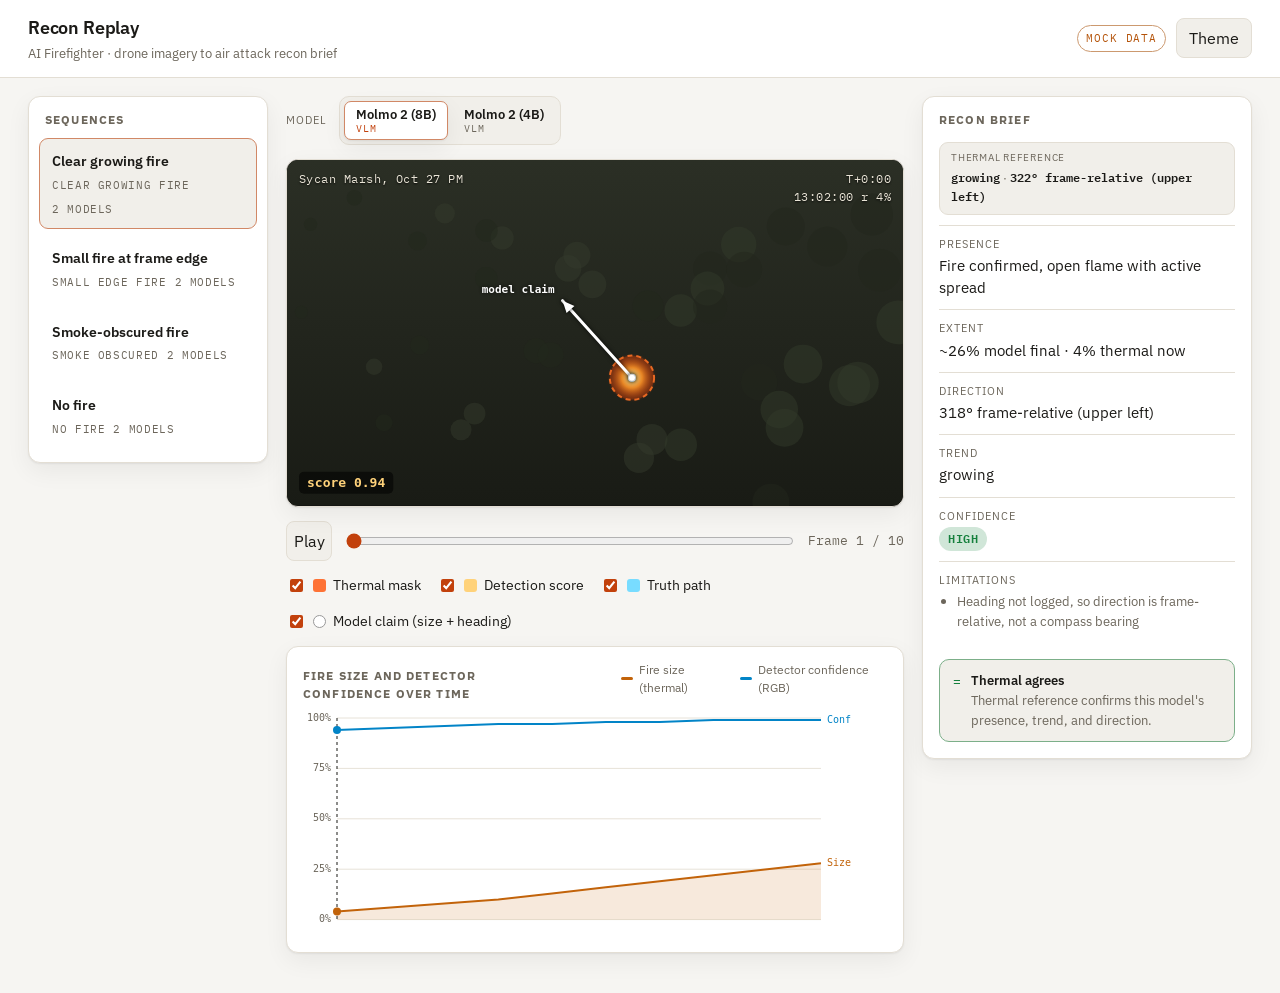
==== webapp/index.html @ 12f2cc36 "Add replay console demo (front end, mock data) Static HTML/JS replay console for the recon demo. Rea" ====
<!doctype html>
<html lang="en">
<head>
<meta charset="utf-8">
<meta name="viewport" content="width=device-width, initial-scale=1, viewport-fit=cover">
<title>Recon Replay</title>
<link rel="preconnect" href="https://fonts.googleapis.com">
<link rel="preconnect" href="https://fonts.gstatic.com" crossorigin>
<link rel="stylesheet" href="https://fonts.googleapis.com/css2?family=IBM+Plex+Mono:wght@400;600;700&family=IBM+Plex+Sans:wght@400;500;600&display=swap">
<link rel="stylesheet" href="styles.css">
</head>
<body>
<header class="app-header">
  <div class="brand">
    <h1>Recon Replay</h1>
    <span class="sub">AI Firefighter &middot; drone imagery to air attack recon brief</span>
  </div>
  <div class="header-right">
    <span class="badge mock">Mock data</span>
    <button id="theme" type="button">Theme</button>
  </div>
</header>

<main class="layout">
  <aside class="panel picker">
    <h2>Sequences</h2>
    <ul id="seq-list" class="seq-list"></ul>
  </aside>

  <section class="stage">
    <div class="modelbar">
      <span class="modelbar-label">Model</span>
      <div class="seg" id="model-seg" role="group" aria-label="Brief model"></div>
    </div>
    <div class="viewer">
      <canvas id="frame"></canvas>
      <div class="stamp" id="stamp-l"></div>
      <div class="stamp right mono" id="stamp-r"></div>
    </div>

    <div class="transport">
      <button id="play" class="play" type="button">Play</button>
      <input id="scrub" type="range" min="0" max="0" value="0" step="1" aria-label="Timeline scrubber">
      <span id="counter" class="counter">Frame 1 / 1</span>
    </div>

    <div class="toggles">
      <label><input id="tg-mask" type="checkbox" checked><span class="swatch" style="background:rgba(255,90,20,.85)"></span>Thermal mask</label>
      <label><input id="tg-score" type="checkbox" checked><span class="swatch" style="background:#ffd27a"></span>Detection score</label>
      <label><input id="tg-track" type="checkbox" checked><span class="swatch" style="background:#78dcff"></span>Truth path</label>
      <label><input id="tg-heading" type="checkbox" checked><span class="swatch" style="background:#ffffff;border:1px solid #999;border-radius:50%"></span>Model claim (size + heading)</label>
    </div>

    <div class="chartwrap">
      <div class="chart-head">
        <h3>Fire size and detector confidence over time</h3>
        <div class="legend">
          <span><i style="background:var(--series-area)"></i>Fire size (thermal)</span>
          <span><i style="background:var(--series-score)"></i>Detector confidence (RGB)</span>
        </div>
      </div>
      <div class="chartbox" id="chartbox">
        <canvas id="chart"></canvas>
        <div class="chart-tip mono" id="chart-tip" hidden></div>
      </div>
    </div>
  </section>

  <aside class="panel brief">
    <h2>Recon brief</h2>
    <div class="brief-body">
      <div id="brief-single">
      <div class="ref-line" id="ref-line"></div>
      <div class="field" id="f-presence"><div class="k">Presence</div><div class="v"></div></div>
      <div class="field" id="f-extent"><div class="k">Extent</div><div class="v"></div></div>
      <div class="field" id="f-direction"><div class="k">Direction</div><div class="v"></div></div>
      <div class="field" id="f-trend"><div class="k">Trend</div><div class="v"></div></div>
      <div class="field" id="f-confidence"><div class="k">Confidence</div><div class="v"></div></div>
      <div class="field" id="f-limits"><div class="k">Limitations</div><div class="v"></div></div>
      </div>
      <div id="brief-compare" hidden></div>
    </div>
    <div class="thermal-badge" id="badge"></div>
  </aside>
</main>

<script src="data.js"></script>
<script src="app.js"></script>
</body>
</html>
---- webapp/styles.css ----
/* Layout: three columns on desktop (picker | stage | brief), stacked on phone.
   Dark-aware operational console. Chart series and frame imagery use their own
   fixed palettes; everything else is driven by the tokens below. */
:root {
  --bg: #f6f5f2;
  --surface: #ffffff;
  --surface-2: #f1efea;
  --border: #e3ded4;
  --fg: #1b1a17;
  --muted: #6c665b;
  --accent: #c2410c;
  --accent-ink: #ffffff;
  --good: #15803d;
  --warn: #b45309;
  --bad: #b91c1c;
  --series-area: #c2630a;
  --series-score: #0284c7;
  --grid: #e7e2d8;
  --shadow: 0 1px 2px rgba(20, 18, 12, .06), 0 8px 24px rgba(20, 18, 12, .06);
  --font-ui: "IBM Plex Sans", system-ui, -apple-system, Segoe UI, Roboto, sans-serif;
  --font-mono: "IBM Plex Mono", ui-monospace, SFMono-Regular, Menlo, monospace;
}
@media (prefers-color-scheme: dark) {
  :root:not([data-theme="light"]) {
    --bg: #141311;
    --surface: #1c1b18;
    --surface-2: #232019;
    --border: #353027;
    --fg: #f3efe7;
    --muted: #a69e8f;
    --accent: #f59e0b;
    --accent-ink: #1b1403;
    --good: #4ade80;
    --warn: #fbbf24;
    --bad: #f87171;
    --series-area: #d97706;
    --series-score: #2596d4;
    --grid: #2c281f;
    --shadow: 0 1px 2px rgba(0, 0, 0, .4), 0 10px 30px rgba(0, 0, 0, .35);
    color-scheme: dark;
  }
}
:root[data-theme="dark"] {
  --bg: #141311;
  --surface: #1c1b18;
  --surface-2: #232019;
  --border: #353027;
  --fg: #f3efe7;
  --muted: #a69e8f;
  --accent: #f59e0b;
  --accent-ink: #1b1403;
  --good: #4ade80;
  --warn: #fbbf24;
  --bad: #f87171;
  --series-area: #d97706;
  --series-score: #2596d4;
  --grid: #2c281f;
  --shadow: 0 1px 2px rgba(0, 0, 0, .4), 0 10px 30px rgba(0, 0, 0, .35);
  color-scheme: dark;
}

* { box-sizing: border-box; }
body {
  margin: 0;
  background: var(--bg);
  color: var(--fg);
  font-family: var(--font-ui);
  line-height: 1.5;
  -webkit-font-smoothing: antialiased;
}
h1, h2, h3 { text-wrap: balance; margin: 0; }
.mono { font-family: var(--font-mono); font-variant-numeric: tabular-nums; }

.app-header {
  display: flex;
  align-items: center;
  justify-content: space-between;
  gap: 16px;
  flex-wrap: wrap;
  padding: 14px clamp(16px, 4vw, 28px);
  border-bottom: 1px solid var(--border);
  background: var(--surface);
}
.brand { display: flex; flex-direction: column; gap: 2px; }
.brand h1 { font-size: 1.15rem; font-weight: 600; letter-spacing: -.01em; }
.brand .sub { color: var(--muted); font-size: .8rem; }
.header-right { display: flex; align-items: center; gap: 10px; }

.badge {
  font-family: var(--font-mono);
  font-size: .68rem;
  text-transform: uppercase;
  letter-spacing: .08em;
  padding: 4px 8px;
  border-radius: 999px;
  border: 1px solid var(--border);
  color: var(--muted);
}
.badge.mock { border-color: color-mix(in srgb, var(--warn) 50%, var(--border)); color: var(--warn); }

button {
  font: inherit;
  color: var(--fg);
  background: var(--surface-2);
  border: 1px solid var(--border);
  border-radius: 8px;
  padding: 7px 12px;
  cursor: pointer;
}
button:hover { border-color: color-mix(in srgb, var(--accent) 40%, var(--border)); }
button:focus-visible { outline: 2px solid var(--accent); outline-offset: 2px; }

.layout {
  display: grid;
  grid-template-columns: 240px minmax(0, 1fr) 330px;
  gap: 18px;
  align-items: start;
  padding: 18px clamp(16px, 4vw, 28px) 40px;
  max-width: 1320px;
  margin: 0 auto;
}
.panel {
  background: var(--surface);
  border: 1px solid var(--border);
  border-radius: 12px;
  box-shadow: var(--shadow);
}
.panel h2 {
  font-size: .72rem;
  text-transform: uppercase;
  letter-spacing: .1em;
  color: var(--muted);
  padding: 14px 16px 10px;
}

/* Sequence picker */
.seq-list { list-style: none; margin: 0; padding: 0 10px 12px; display: flex; flex-direction: column; gap: 6px; }
.seq-item {
  display: flex;
  flex-direction: column;
  gap: 6px;
  width: 100%;
  text-align: left;
  padding: 11px 12px;
  border-radius: 9px;
  background: transparent;
  border: 1px solid transparent;
}
.seq-item:hover { background: var(--surface-2); }
.seq-item[aria-current="true"] {
  background: var(--surface-2);
  border-color: color-mix(in srgb, var(--accent) 55%, var(--border));
}
.seq-item .name { font-weight: 600; font-size: .9rem; }
.seq-item .meta { display: flex; align-items: center; gap: 8px; flex-wrap: wrap; }
.dot { width: 8px; height: 8px; border-radius: 50%; flex: none; }
.dot.ok { background: var(--good); }
.dot.warn { background: var(--warn); }
.dot.bad { background: var(--bad); }
.seq-item .tag { font-family: var(--font-mono); font-size: .66rem; color: var(--muted); text-transform: uppercase; letter-spacing: .06em; }

/* Stage */
.stage { display: flex; flex-direction: column; gap: 14px; min-width: 0; }
.viewer {
  position: relative;
  aspect-ratio: 16 / 9;
  width: 100%;
  background: #0c0d10;
  border: 1px solid var(--border);
  border-radius: 12px;
  overflow: hidden;
  box-shadow: var(--shadow);
}
.viewer canvas { position: absolute; inset: 0; width: 100%; height: 100%; display: block; }
.stamp {
  position: absolute;
  top: 10px; left: 12px;
  font-family: var(--font-mono);
  font-size: .72rem;
  color: #e9e4d6;
  text-shadow: 0 1px 2px rgba(0,0,0,.8);
  letter-spacing: .04em;
}
.stamp.right { left: auto; right: 12px; text-align: right; }

.transport { display: flex; align-items: center; gap: 12px; }
.transport .play { width: 46px; display: flex; align-items: center; justify-content: center; }
input[type="range"] { flex: 1; accent-color: var(--accent); cursor: pointer; }
.counter { font-family: var(--font-mono); font-size: .8rem; color: var(--muted); white-space: nowrap; }

.toggles { display: flex; gap: 16px; flex-wrap: wrap; font-size: .85rem; }
.toggles label { display: inline-flex; align-items: center; gap: 7px; cursor: pointer; }
.toggles input { accent-color: var(--accent); }
.swatch { width: 13px; height: 13px; border-radius: 3px; flex: none; }

/* Model selector */
.modelbar { display: flex; align-items: center; gap: 12px; flex-wrap: wrap; }
.modelbar-label { font-size: .68rem; text-transform: uppercase; letter-spacing: .1em; color: var(--muted); }
.seg { display: inline-flex; gap: 4px; background: var(--surface-2); border: 1px solid var(--border); border-radius: 10px; padding: 4px; flex-wrap: wrap; }
.seg-btn { display: flex; flex-direction: column; align-items: flex-start; gap: 1px; background: transparent; border: 1px solid transparent; border-radius: 7px; padding: 5px 11px; font-size: .84rem; font-weight: 600; line-height: 1.15; }
.seg-btn .fam { font-family: var(--font-mono); font-size: .6rem; font-weight: 400; color: var(--muted); text-transform: uppercase; letter-spacing: .06em; }
.seg-btn[aria-pressed="true"] { background: var(--surface); border-color: color-mix(in srgb, var(--accent) 55%, var(--border)); box-shadow: var(--shadow); }
.seg-btn[aria-pressed="true"] .fam { color: var(--accent); }

.chartwrap { background: var(--surface); border: 1px solid var(--border); border-radius: 12px; padding: 14px 16px 10px; box-shadow: var(--shadow); min-width: 0; }
.chart-head { display: flex; align-items: baseline; justify-content: space-between; gap: 10px; margin-bottom: 6px; }
.chart-head h3 { font-size: .72rem; text-transform: uppercase; letter-spacing: .1em; color: var(--muted); }
.legend { display: flex; gap: 14px; font-size: .76rem; color: var(--muted); }
.legend span { display: inline-flex; align-items: center; gap: 6px; }
.legend i { width: 14px; height: 3px; border-radius: 2px; display: inline-block; }
.chartbox { position: relative; width: 100%; aspect-ratio: 5 / 2; }
.chartbox canvas { position: absolute; inset: 0; width: 100%; height: 100%; }
.chart-tip {
  position: absolute; pointer-events: none; z-index: 2;
  background: var(--surface); border: 1px solid var(--border); border-radius: 7px;
  padding: 6px 8px; font-family: var(--font-mono); font-size: .7rem; box-shadow: var(--shadow);
  transform: translate(-50%, -115%); white-space: nowrap;
}

/* Brief */
.brief .brief-body { padding: 4px 16px 16px; display: flex; flex-direction: column; gap: 2px; }
.field { padding: 10px 0; border-top: 1px solid var(--border); }
.field:first-child { border-top: none; }
.field .k { font-size: .68rem; text-transform: uppercase; letter-spacing: .09em; color: var(--muted); margin-bottom: 3px; }
.field .v { font-size: .92rem; }
.field.pending .v { color: var(--muted); font-style: italic; }
.pill {
  display: inline-flex; align-items: center; gap: 6px;
  font-family: var(--font-mono); font-size: .74rem; font-weight: 600;
  padding: 3px 9px; border-radius: 999px; text-transform: uppercase; letter-spacing: .05em;
}
.pill.high { background: color-mix(in srgb, var(--good) 20%, transparent); color: var(--good); }
.pill.medium { background: color-mix(in srgb, var(--warn) 22%, transparent); color: var(--warn); }
.pill.low { background: color-mix(in srgb, var(--bad) 20%, transparent); color: var(--bad); }
.pill.na { background: var(--surface-2); color: var(--muted); }
.limits { margin: 0; padding-left: 18px; font-size: .84rem; color: var(--muted); display: flex; flex-direction: column; gap: 4px; }

/* Thermal reference line (always shown), plus compare list */
.ref-line, .cmp-ref {
  font-size: .78rem; color: var(--muted);
  padding: 8px 11px; margin-bottom: 10px;
  background: var(--surface-2); border: 1px solid var(--border); border-radius: 9px;
  min-width: 0;
}
.ref-line .lbl, .cmp-ref .lbl { display: block; text-transform: uppercase; letter-spacing: .08em; font-size: .6rem; margin-bottom: 3px; }
.ref-line b, .cmp-ref b { color: var(--fg); font-family: var(--font-mono); font-weight: 600; }

.cmp-list { list-style: none; margin: 0; padding: 0; display: flex; flex-direction: column; }
.cmp-row { padding: 11px 0; border-top: 1px solid var(--border); min-width: 0; }
.cmp-row:first-child { border-top: none; }
.cmp-top { display: flex; align-items: center; justify-content: space-between; gap: 10px; }
.cmp-name { font-weight: 600; font-size: .9rem; }
.cmp-fam { font-family: var(--font-mono); font-size: .58rem; color: var(--muted); text-transform: uppercase; letter-spacing: .05em; }
.cmp-vals { margin-top: 5px; font-family: var(--font-mono); font-size: .78rem; color: var(--fg); overflow-wrap: anywhere; }
.cmp-vals .mut { color: var(--muted); }
.match { display: inline-block; font-family: var(--font-mono); font-weight: 600; font-size: .72rem; padding: 2px 8px; border-radius: 999px; flex: none; }
.match.ok { background: color-mix(in srgb, var(--good) 20%, transparent); color: var(--good); }
.match.bad { background: color-mix(in srgb, var(--bad) 22%, transparent); color: var(--bad); }
.match.ref { background: var(--surface-2); color: var(--muted); border: 1px solid var(--border); }

.thermal-badge {
  margin: 2px 16px 16px;
  display: flex; align-items: flex-start; gap: 10px;
  padding: 11px 13px; border-radius: 10px;
  border: 1px solid var(--border); background: var(--surface-2);
  font-size: .82rem;
}
.thermal-badge .icon { font-family: var(--font-mono); font-weight: 700; flex: none; margin-top: 1px; }
.thermal-badge.agree { border-color: color-mix(in srgb, var(--good) 50%, var(--border)); }
.thermal-badge.agree .icon { color: var(--good); }
.thermal-badge.disagree { border-color: color-mix(in srgb, var(--bad) 50%, var(--border)); }
.thermal-badge.disagree .icon { color: var(--bad); }
.thermal-badge .t-title { font-weight: 600; }
.thermal-badge .t-note { color: var(--muted); }

@media (max-width: 920px) {
  .layout { grid-template-columns: 1fr; }
  .panel.picker { order: -1; }
  .seq-list { flex-direction: row; overflow-x: auto; padding-bottom: 14px; }
  .seq-item { min-width: 210px; }
}
@media (prefers-reduced-motion: reduce) {
  * { scroll-behavior: auto; }
}
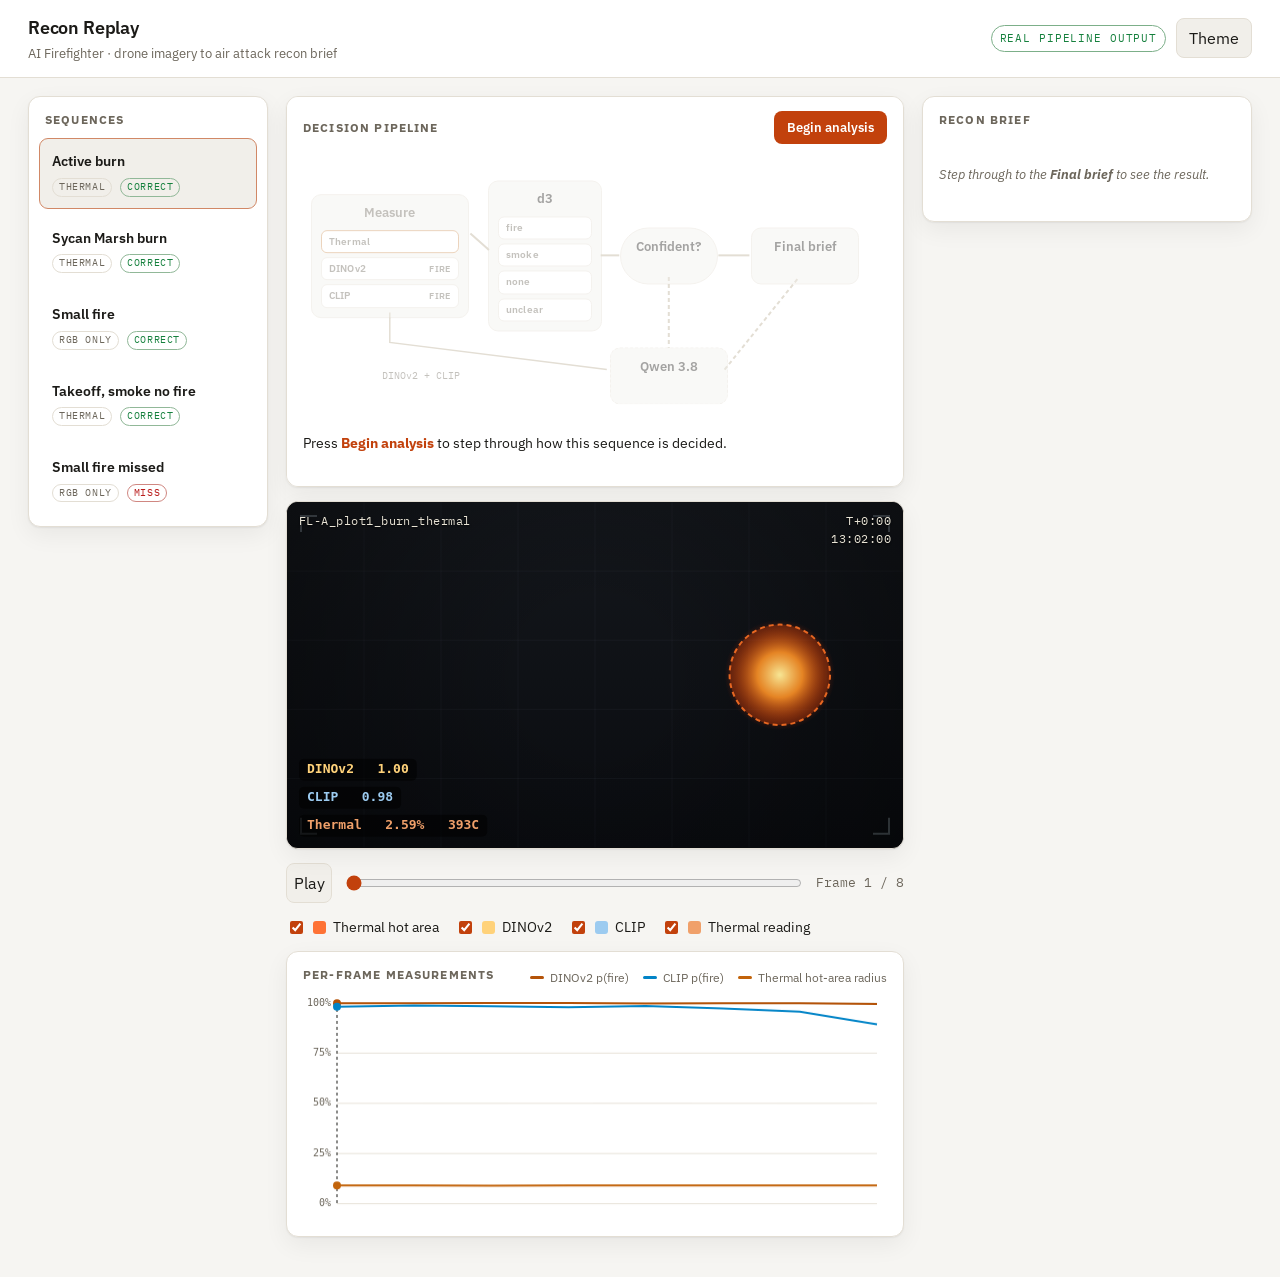
==== commit bcb8898f: "Add the replay console demo A static front end under webapp/ that replays saved pipeline output for " ====
--- a/webapp/index.html
+++ b/webapp/index.html
@@ -16,7 +16,7 @@
     <span class="sub">AI Firefighter &middot; drone imagery to air attack recon brief</span>
   </div>
   <div class="header-right">
-    <span class="badge mock">Mock data</span>
+    <span class="badge real">Real pipeline output</span>
     <button id="theme" type="button">Theme</button>
   </div>
 </header>
@@ -28,10 +28,55 @@
   </aside>
 
   <section class="stage">
-    <div class="modelbar">
-      <span class="modelbar-label">Model</span>
-      <div class="seg" id="model-seg" role="group" aria-label="Brief model"></div>
+    <div class="flow" id="flow">
+      <div class="flow-head">
+        <h3>Decision pipeline</h3>
+        <div class="flow-ctrl">
+          <button id="flow-begin" type="button">Begin analysis</button>
+          <button id="flow-next" type="button" hidden>Next step</button>
+          <button id="flow-reset" type="button" hidden>Reset</button>
+        </div>
+      </div>
+      <div class="flow-diagram" id="flow-diagram">
+        <svg class="flow-lines" viewBox="0 0 100 100" preserveAspectRatio="none" aria-hidden="true">
+          <!-- decision path: thermal informs d3; d3 to gate; gate to final (direct or down to Qwen) -->
+          <path class="ln" id="ln-therm-d3" d="M27,30 L30,36" vector-effect="non-scaling-stroke"/>
+          <path class="ln" id="ln-d3-gate" d="M48,38 L51,38" vector-effect="non-scaling-stroke"/>
+          <path class="ln" id="ln-gate-final" d="M67,38 L72,38" vector-effect="non-scaling-stroke"/>
+          <path class="ln dot" id="ln-gate-qwen" d="M59,46 L59,72" vector-effect="non-scaling-stroke"/>
+          <path class="ln dot" id="ln-qwen-final" d="M68,80 L80,46" vector-effect="non-scaling-stroke"/>
+          <!-- evidence path: DINOv2 + CLIP feed Qwen, which writes the brief -->
+          <path class="ln soft" id="ln-ev-qwen" d="M14,59 L14,70 L49,80" vector-effect="non-scaling-stroke"/>
+        </svg>
+
+        <div class="node measure" id="n-measure">
+          <span class="nt">Measure</span>
+          <div class="readouts">
+            <div class="ro feed"><span class="ro-k">Thermal</span><span class="ro-v therm mono" id="m-therm">&mdash;</span></div>
+            <div class="ro"><span class="ro-k">DINOv2</span><span class="ro-g"><span class="ro-v det mono" id="m-det">&mdash;</span><span class="ro-u">fire</span></span></div>
+            <div class="ro"><span class="ro-k">CLIP</span><span class="ro-g"><span class="ro-v clip mono" id="m-clip">&mdash;</span><span class="ro-u">fire</span></span></div>
+          </div>
+        </div>
+
+        <div class="node d3card" id="n-d3">
+          <span class="nt">d3</span>
+          <div class="readouts">
+            <div class="ro" id="d3row-fire"><span class="ro-k">fire</span><span class="ro-v mono" id="d3-fire">&mdash;</span></div>
+            <div class="ro" id="d3row-smoke_only"><span class="ro-k">smoke</span><span class="ro-v mono" id="d3-smoke">&mdash;</span></div>
+            <div class="ro" id="d3row-none"><span class="ro-k">none</span><span class="ro-v mono" id="d3-none">&mdash;</span></div>
+            <div class="ro" id="d3row-unclear"><span class="ro-k">unclear</span><span class="ro-v mono" id="d3-unclear">&mdash;</span></div>
+          </div>
+        </div>
+
+        <div class="node gate" id="n-gate"><span class="nt">Confident?</span><span class="nd" id="nd-gate">&middot;</span></div>
+        <div class="node second" id="n-qwen"><span class="nt">Qwen 3.8</span><span class="nd">second opinion</span><span class="node-x">&times;</span></div>
+        <div class="node" id="n-final"><span class="nt">Final brief</span><span class="nd" id="nd-final">&middot;</span></div>
+        <div class="ev-label" id="ev-label">DINOv2 + CLIP</div>
+        <div class="to-brief" id="to-brief">Qwen&rsquo;s brief &rarr;</div>
+      </div>
+      <div class="flow-caption" id="flow-caption">Press <b>Begin analysis</b> to step through how this sequence is decided.</div>
     </div>
+
     <div class="viewer">
       <canvas id="frame"></canvas>
       <div class="stamp" id="stamp-l"></div>
@@ -45,19 +90,16 @@
     </div>
 
     <div class="toggles">
-      <label><input id="tg-mask" type="checkbox" checked><span class="swatch" style="background:rgba(255,90,20,.85)"></span>Thermal mask</label>
-      <label><input id="tg-score" type="checkbox" checked><span class="swatch" style="background:#ffd27a"></span>Detection score</label>
-      <label><input id="tg-track" type="checkbox" checked><span class="swatch" style="background:#78dcff"></span>Truth path</label>
-      <label><input id="tg-heading" type="checkbox" checked><span class="swatch" style="background:#ffffff;border:1px solid #999;border-radius:50%"></span>Model claim (size + heading)</label>
+      <label><input id="tg-mask" type="checkbox" checked><span class="swatch" style="background:rgba(255,90,20,.85)"></span>Thermal hot area</label>
+      <label><input id="tg-score" type="checkbox" checked><span class="swatch" style="background:#ffd27a"></span>DINOv2</label>
+      <label><input id="tg-clip" type="checkbox" checked><span class="swatch" style="background:#9ccbf0"></span>CLIP</label>
+      <label><input id="tg-thermal" type="checkbox" checked><span class="swatch" style="background:#f0a06a"></span>Thermal reading</label>
     </div>
 
     <div class="chartwrap">
       <div class="chart-head">
-        <h3>Fire size and detector confidence over time</h3>
-        <div class="legend">
-          <span><i style="background:var(--series-area)"></i>Fire size (thermal)</span>
-          <span><i style="background:var(--series-score)"></i>Detector confidence (RGB)</span>
-        </div>
+        <h3>Per-frame measurements</h3>
+        <div class="legend" id="chart-legend"></div>
       </div>
       <div class="chartbox" id="chartbox">
         <canvas id="chart"></canvas>
@@ -68,19 +110,7 @@
 
   <aside class="panel brief">
     <h2>Recon brief</h2>
-    <div class="brief-body">
-      <div id="brief-single">
-      <div class="ref-line" id="ref-line"></div>
-      <div class="field" id="f-presence"><div class="k">Presence</div><div class="v"></div></div>
-      <div class="field" id="f-extent"><div class="k">Extent</div><div class="v"></div></div>
-      <div class="field" id="f-direction"><div class="k">Direction</div><div class="v"></div></div>
-      <div class="field" id="f-trend"><div class="k">Trend</div><div class="v"></div></div>
-      <div class="field" id="f-confidence"><div class="k">Confidence</div><div class="v"></div></div>
-      <div class="field" id="f-limits"><div class="k">Limitations</div><div class="v"></div></div>
-      </div>
-      <div id="brief-compare" hidden></div>
-    </div>
-    <div class="thermal-badge" id="badge"></div>
+    <div class="brief-body" id="brief-body"></div>
   </aside>
 </main>
 
--- a/webapp/styles.css
+++ b/webapp/styles.css
@@ -14,7 +14,8 @@
   --warn: #b45309;
   --bad: #b91c1c;
   --series-area: #c2630a;
-  --series-score: #0284c7;
+  --series-score: #b45309;
+  --series-clip: #0284c7;
   --grid: #e7e2d8;
   --shadow: 0 1px 2px rgba(20, 18, 12, .06), 0 8px 24px rgba(20, 18, 12, .06);
   --font-ui: "IBM Plex Sans", system-ui, -apple-system, Segoe UI, Roboto, sans-serif;
@@ -33,8 +34,9 @@
     --good: #4ade80;
     --warn: #fbbf24;
     --bad: #f87171;
-    --series-area: #d97706;
-    --series-score: #2596d4;
+    --series-area: #f0882f;
+    --series-score: #fbbf24;
+    --series-clip: #38bdf8;
     --grid: #2c281f;
     --shadow: 0 1px 2px rgba(0, 0, 0, .4), 0 10px 30px rgba(0, 0, 0, .35);
     color-scheme: dark;
@@ -52,8 +54,9 @@
   --good: #4ade80;
   --warn: #fbbf24;
   --bad: #f87171;
-  --series-area: #d97706;
-  --series-score: #2596d4;
+  --series-area: #f0882f;
+  --series-score: #fbbf24;
+  --series-clip: #38bdf8;
   --grid: #2c281f;
   --shadow: 0 1px 2px rgba(0, 0, 0, .4), 0 10px 30px rgba(0, 0, 0, .35);
   color-scheme: dark;
@@ -97,6 +100,7 @@
   color: var(--muted);
 }
 .badge.mock { border-color: color-mix(in srgb, var(--warn) 50%, var(--border)); color: var(--warn); }
+.badge.real { border-color: color-mix(in srgb, var(--good) 50%, var(--border)); color: var(--good); }
 
 button {
   font: inherit;
@@ -157,7 +161,9 @@
 .dot.ok { background: var(--good); }
 .dot.warn { background: var(--warn); }
 .dot.bad { background: var(--bad); }
-.seq-item .tag { font-family: var(--font-mono); font-size: .66rem; color: var(--muted); text-transform: uppercase; letter-spacing: .06em; }
+.seq-item .tag { font-family: var(--font-mono); font-size: .62rem; color: var(--muted); text-transform: uppercase; letter-spacing: .06em; padding: 1px 6px; border-radius: 999px; border: 1px solid var(--border); }
+.seq-item .tag.ok { color: var(--good); border-color: color-mix(in srgb, var(--good) 40%, var(--border)); }
+.seq-item .tag.miss { color: var(--bad); border-color: color-mix(in srgb, var(--bad) 45%, var(--border)); }
 
 /* Stage */
 .stage { display: flex; flex-direction: column; gap: 14px; min-width: 0; }
@@ -193,14 +199,72 @@
 .toggles input { accent-color: var(--accent); }
 .swatch { width: 13px; height: 13px; border-radius: 3px; flex: none; }
 
-/* Model selector */
-.modelbar { display: flex; align-items: center; gap: 12px; flex-wrap: wrap; }
-.modelbar-label { font-size: .68rem; text-transform: uppercase; letter-spacing: .1em; color: var(--muted); }
-.seg { display: inline-flex; gap: 4px; background: var(--surface-2); border: 1px solid var(--border); border-radius: 10px; padding: 4px; flex-wrap: wrap; }
-.seg-btn { display: flex; flex-direction: column; align-items: flex-start; gap: 1px; background: transparent; border: 1px solid transparent; border-radius: 7px; padding: 5px 11px; font-size: .84rem; font-weight: 600; line-height: 1.15; }
-.seg-btn .fam { font-family: var(--font-mono); font-size: .6rem; font-weight: 400; color: var(--muted); text-transform: uppercase; letter-spacing: .06em; }
-.seg-btn[aria-pressed="true"] { background: var(--surface); border-color: color-mix(in srgb, var(--accent) 55%, var(--border)); box-shadow: var(--shadow); }
-.seg-btn[aria-pressed="true"] .fam { color: var(--accent); }
+/* Decision pipeline (interactive) */
+.flow { background: var(--surface); border: 1px solid var(--border); border-radius: 12px; padding: 14px 16px 16px; box-shadow: var(--shadow); overflow-x: auto; }
+.flow-head { display: flex; align-items: center; justify-content: space-between; gap: 10px; margin-bottom: 8px; }
+.flow-head h3 { font-size: .72rem; text-transform: uppercase; letter-spacing: .1em; color: var(--muted); }
+.flow-ctrl { display: flex; gap: 8px; }
+.flow-ctrl button { padding: 6px 12px; font-size: .82rem; }
+#flow-begin, #flow-next { background: var(--accent); color: var(--accent-ink); border-color: transparent; font-weight: 600; }
+#flow-begin:hover, #flow-next:hover { filter: brightness(1.06); border-color: transparent; }
+
+.flow-diagram { position: relative; width: 100%; min-width: 620px; height: 272px; }
+.flow-lines { position: absolute; inset: 0; width: 100%; height: 100%; }
+.flow-lines .ln { fill: none; stroke: var(--border); stroke-width: 2; transition: stroke .25s; }
+.flow-lines .ln.dot { stroke-dasharray: 4 3; }
+.flow-lines .ln.on { stroke: var(--accent); }
+.flow-lines .ln.soft { stroke-width: 1.5; stroke: var(--border); }
+.flow-lines .ln.soft.on { stroke: color-mix(in srgb, var(--series-score) 55%, var(--muted)); }
+
+.node {
+  position: absolute; transform: translate(-50%, -50%);
+  width: 120px; padding: 9px 10px; border-radius: 10px;
+  background: var(--surface-2); border: 1px solid var(--border);
+  display: flex; flex-direction: column; gap: 2px; text-align: center;
+  opacity: .4; transition: opacity .25s, border-color .25s, box-shadow .25s;
+}
+.node.lit { opacity: 1; border-color: color-mix(in srgb, var(--accent) 55%, var(--border)); box-shadow: var(--shadow); }
+.node .nt { font-weight: 600; font-size: .82rem; }
+.node .nd { font-family: var(--font-mono); font-size: .64rem; color: var(--muted); opacity: 0; transition: opacity .25s; }
+.node.lit .nd { opacity: 1; }
+.node.gate { width: 108px; border-radius: 999px; }
+.node.second { border-style: dashed; }
+.node.second .node-x { display: none; position: absolute; inset: 0; align-items: center; justify-content: center; font-size: 2.2rem; color: var(--bad); font-weight: 700; }
+.node.second.bypassed { opacity: .55; border-color: var(--border); box-shadow: none; }
+.node.second.bypassed .nd { opacity: 1; }
+.node.second.bypassed .node-x { display: flex; }
+
+/* Measure and d3 are both cards of stacked readouts. Measure shows the three
+   per-frame gauges (thermal feeds d3; DINOv2 + CLIP feed the brief). d3 shows
+   its status probabilities, with the winning status highlighted. */
+.node.measure, .node.d3card { padding: 8px 9px 9px; gap: 5px; }
+.node.measure .nt, .node.d3card .nt { margin-bottom: 2px; }
+.readouts { display: flex; flex-direction: column; gap: 4px; }
+.ro { display: flex; align-items: center; justify-content: space-between; gap: 8px; padding: 3px 7px; border-radius: 6px; background: var(--surface); border: 1px solid var(--border); }
+.ro.feed { border-color: color-mix(in srgb, var(--series-area) 60%, var(--border)); }
+.ro.win { border-color: color-mix(in srgb, var(--accent) 60%, var(--border)); background: color-mix(in srgb, var(--accent) 12%, var(--surface)); }
+.ro-k { font-size: .64rem; font-weight: 600; color: var(--muted); letter-spacing: .02em; }
+.ro-g { display: inline-flex; align-items: baseline; gap: 5px; }
+.ro-u { font-size: .55rem; font-weight: 600; color: var(--muted); text-transform: uppercase; letter-spacing: .04em; }
+.ro-v { font-size: .66rem; font-weight: 700; display: inline-block; min-width: 2.5em; text-align: right; }
+.ro-v.det { color: var(--series-score); }
+.ro-v.clip { color: var(--series-clip); }
+.ro-v.therm { color: var(--series-area); }
+.ro.win .ro-k, .ro.win .ro-v { color: var(--accent); }
+
+.ev-label { position: absolute; left: 19%; top: 82%; transform: translate(-50%, -50%); font-family: var(--font-mono); font-size: .6rem; color: var(--muted); opacity: .4; white-space: nowrap; transition: opacity .25s; }
+.flow-diagram.ev-on .ev-label { opacity: 1; }
+.to-brief { position: absolute; right: 2px; top: 54%; font-family: var(--font-mono); font-size: .62rem; font-weight: 600; color: var(--accent); white-space: nowrap; opacity: 0; transform: translate(6px, -50%); transition: opacity .3s, transform .3s; }
+.flow-diagram.brief-on .to-brief { opacity: 1; transform: translate(0, -50%); }
+
+#n-measure { left: 14%; top: 38%; width: 158px; }
+#n-d3 { left: 39%; top: 38%; width: 114px; }
+#n-gate { left: 59%; top: 38%; width: 98px; }
+#n-final { left: 81%; top: 38%; width: 108px; }
+#n-qwen { left: 59%; top: 82%; width: 118px; }
+
+.flow-caption { margin-top: 10px; font-size: .86rem; color: var(--fg); min-height: 2.6em; line-height: 1.4; }
+.flow-caption b { color: var(--accent); }
 
 .chartwrap { background: var(--surface); border: 1px solid var(--border); border-radius: 12px; padding: 14px 16px 10px; box-shadow: var(--shadow); min-width: 0; }
 .chart-head { display: flex; align-items: baseline; justify-content: space-between; gap: 10px; margin-bottom: 6px; }
@@ -219,6 +283,26 @@
 
 /* Brief */
 .brief .brief-body { padding: 4px 16px 16px; display: flex; flex-direction: column; gap: 2px; }
+.brief-wait { color: var(--muted); font-size: .84rem; font-style: italic; padding: 8px 0; }
+/* Reveal the brief field by field when the walkthrough reaches the Final brief. */
+.brief-body.revealing > * { animation: briefIn .38s ease both; }
+.brief-body.revealing > *:nth-child(1) { animation-delay: .00s; }
+.brief-body.revealing > *:nth-child(2) { animation-delay: .07s; }
+.brief-body.revealing > *:nth-child(3) { animation-delay: .14s; }
+.brief-body.revealing > *:nth-child(4) { animation-delay: .21s; }
+.brief-body.revealing > *:nth-child(5) { animation-delay: .28s; }
+.brief-body.revealing > *:nth-child(6) { animation-delay: .35s; }
+.brief-body.revealing > *:nth-child(7) { animation-delay: .42s; }
+.brief-body.revealing > *:nth-child(8) { animation-delay: .49s; }
+.brief-body.revealing > *:nth-child(n+9) { animation-delay: .56s; }
+#brief-summary::after { content: "\2588"; color: var(--accent); animation: caret 1s step-end infinite; }
+#brief-summary.done::after { content: ""; }
+@keyframes briefIn { from { opacity: 0; transform: translateY(6px); } to { opacity: 1; transform: none; } }
+@keyframes caret { 50% { opacity: 0; } }
+@media (prefers-reduced-motion: reduce) {
+  .brief-body.revealing > * { animation: none; }
+  #brief-summary::after { content: ""; }
+}
 .field { padding: 10px 0; border-top: 1px solid var(--border); }
 .field:first-child { border-top: none; }
 .field .k { font-size: .68rem; text-transform: uppercase; letter-spacing: .09em; color: var(--muted); margin-bottom: 3px; }
@@ -233,45 +317,20 @@
 .pill.medium { background: color-mix(in srgb, var(--warn) 22%, transparent); color: var(--warn); }
 .pill.low { background: color-mix(in srgb, var(--bad) 20%, transparent); color: var(--bad); }
 .pill.na { background: var(--surface-2); color: var(--muted); }
-.limits { margin: 0; padding-left: 18px; font-size: .84rem; color: var(--muted); display: flex; flex-direction: column; gap: 4px; }
-
-/* Thermal reference line (always shown), plus compare list */
-.ref-line, .cmp-ref {
-  font-size: .78rem; color: var(--muted);
-  padding: 8px 11px; margin-bottom: 10px;
-  background: var(--surface-2); border: 1px solid var(--border); border-radius: 9px;
-  min-width: 0;
-}
-.ref-line .lbl, .cmp-ref .lbl { display: block; text-transform: uppercase; letter-spacing: .08em; font-size: .6rem; margin-bottom: 3px; }
-.ref-line b, .cmp-ref b { color: var(--fg); font-family: var(--font-mono); font-weight: 600; }
-
-.cmp-list { list-style: none; margin: 0; padding: 0; display: flex; flex-direction: column; }
-.cmp-row { padding: 11px 0; border-top: 1px solid var(--border); min-width: 0; }
-.cmp-row:first-child { border-top: none; }
-.cmp-top { display: flex; align-items: center; justify-content: space-between; gap: 10px; }
-.cmp-name { font-weight: 600; font-size: .9rem; }
-.cmp-fam { font-family: var(--font-mono); font-size: .58rem; color: var(--muted); text-transform: uppercase; letter-spacing: .05em; }
-.cmp-vals { margin-top: 5px; font-family: var(--font-mono); font-size: .78rem; color: var(--fg); overflow-wrap: anywhere; }
-.cmp-vals .mut { color: var(--muted); }
-.match { display: inline-block; font-family: var(--font-mono); font-weight: 600; font-size: .72rem; padding: 2px 8px; border-radius: 999px; flex: none; }
-.match.ok { background: color-mix(in srgb, var(--good) 20%, transparent); color: var(--good); }
-.match.bad { background: color-mix(in srgb, var(--bad) 22%, transparent); color: var(--bad); }
-.match.ref { background: var(--surface-2); color: var(--muted); border: 1px solid var(--border); }
-
-.thermal-badge {
-  margin: 2px 16px 16px;
-  display: flex; align-items: flex-start; gap: 10px;
-  padding: 11px 13px; border-radius: 10px;
-  border: 1px solid var(--border); background: var(--surface-2);
-  font-size: .82rem;
-}
-.thermal-badge .icon { font-family: var(--font-mono); font-weight: 700; flex: none; margin-top: 1px; }
-.thermal-badge.agree { border-color: color-mix(in srgb, var(--good) 50%, var(--border)); }
-.thermal-badge.agree .icon { color: var(--good); }
-.thermal-badge.disagree { border-color: color-mix(in srgb, var(--bad) 50%, var(--border)); }
-.thermal-badge.disagree .icon { color: var(--bad); }
-.thermal-badge .t-title { font-weight: 600; }
-.thermal-badge .t-note { color: var(--muted); }
+/* Brief verdict + narrative */
+.verdict { display: flex; align-items: center; gap: 10px; flex-wrap: wrap; padding: 4px 0 8px; }
+.presence { font-family: var(--font-mono); font-weight: 700; font-size: .9rem; padding: 4px 11px; border-radius: 8px; text-transform: uppercase; letter-spacing: .03em; }
+.presence.s-fire { background: color-mix(in srgb, var(--bad) 20%, transparent); color: var(--bad); }
+.presence.s-none { background: color-mix(in srgb, var(--good) 20%, transparent); color: var(--good); }
+.presence.s-smoke { background: color-mix(in srgb, var(--warn) 22%, transparent); color: var(--warn); }
+.presence.s-ind { background: var(--surface-2); color: var(--muted); border: 1px solid var(--border); }
+.prov { margin: 0 0 4px; font-size: .7rem; color: var(--muted); line-height: 1.4; }
+.measure { color: var(--muted); font-size: .82rem; }
+.miss-note { color: var(--bad); }
+.brief-list { margin: 4px 0 0; padding-left: 18px; font-size: .84rem; display: flex; flex-direction: column; gap: 4px; }
+.summary { padding: 10px 0 2px; border-top: 1px solid var(--border); }
+.summary .k { font-size: .68rem; text-transform: uppercase; letter-spacing: .09em; color: var(--muted); margin-bottom: 4px; }
+.summary p { margin: 0; font-size: .86rem; }
 
 @media (max-width: 920px) {
   .layout { grid-template-columns: 1fr; }
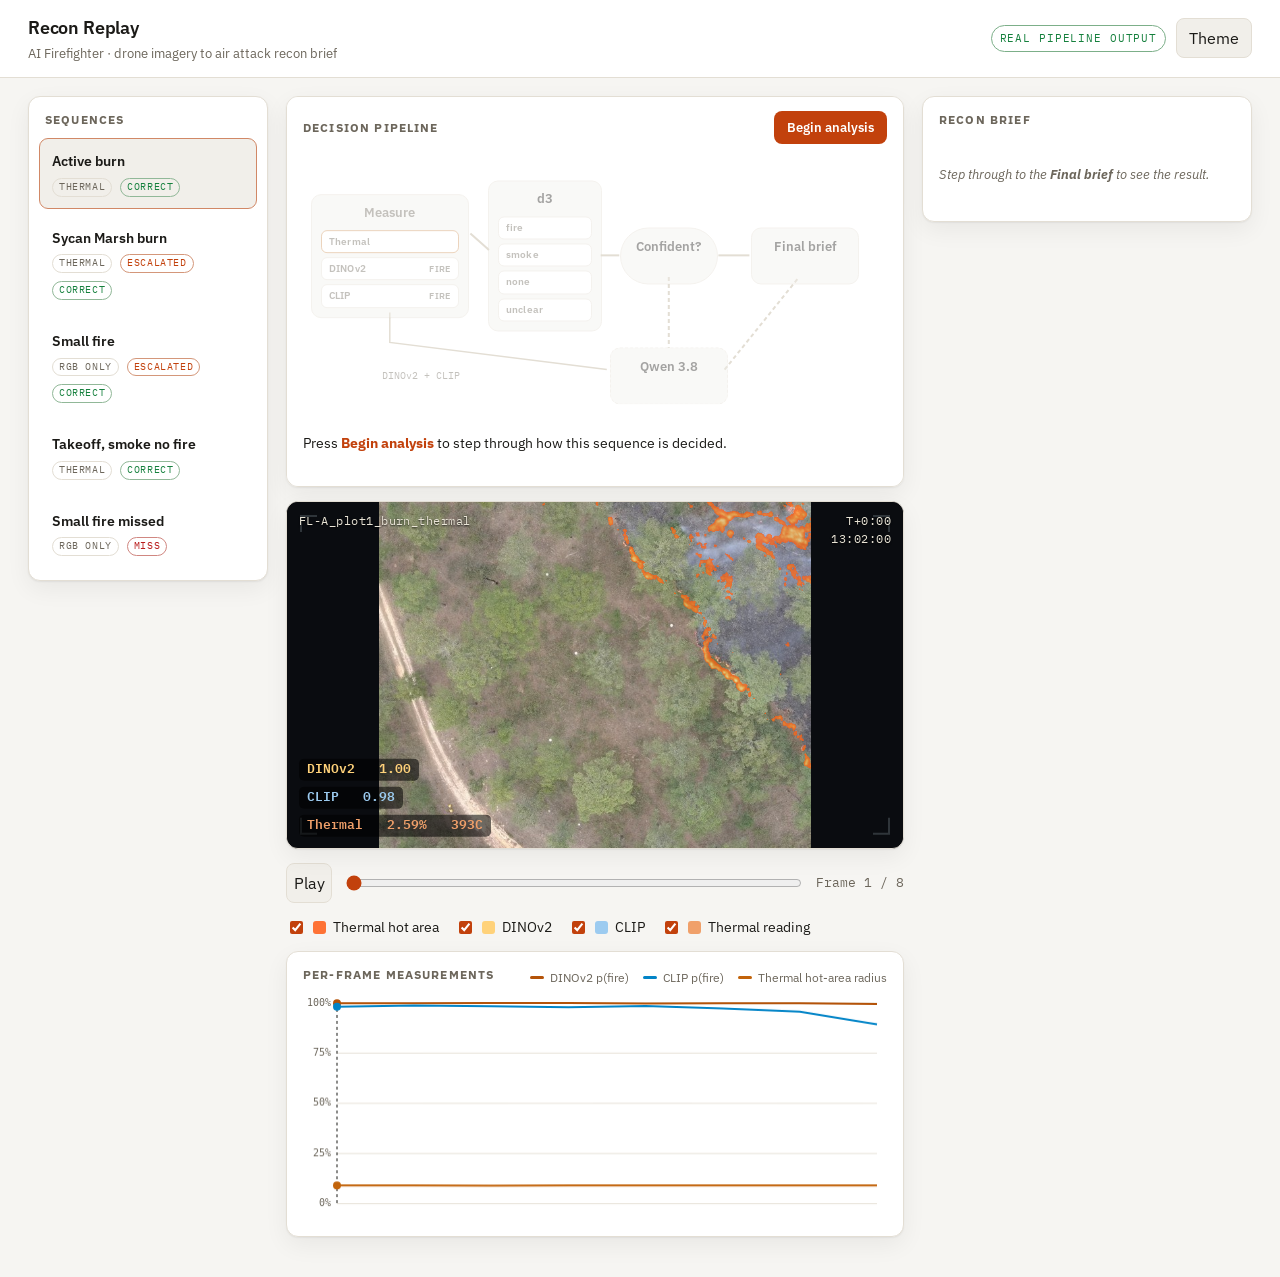
==== commit 3de2abfb: "Show real drone frames and Qwen tool calls in the replay console - Draw the actual RGB drone stills " ====
--- a/webapp/index.html
+++ b/webapp/index.html
@@ -68,13 +68,24 @@
           </div>
         </div>
 
-        <div class="node gate" id="n-gate"><span class="nt">Confident?</span><span class="nd" id="nd-gate">&middot;</span></div>
+        <div class="node gate" id="n-gate">
+          <span class="nt">Confident?</span>
+          <span class="gate-cmp mono"><span id="gate-p">&mdash;</span><span id="gate-op">&ge; 80%</span></span>
+          <span class="nd" id="nd-gate">&middot;</span>
+        </div>
         <div class="node second" id="n-qwen"><span class="nt">Qwen 3.8</span><span class="nd">second opinion</span><span class="node-x">&times;</span></div>
         <div class="node" id="n-final"><span class="nt">Final brief</span><span class="nd" id="nd-final">&middot;</span></div>
         <div class="ev-label" id="ev-label">DINOv2 + CLIP</div>
         <div class="to-brief" id="to-brief">Qwen&rsquo;s brief &rarr;</div>
       </div>
       <div class="flow-caption" id="flow-caption">Press <b>Begin analysis</b> to step through how this sequence is decided.</div>
+      <div class="toolcalls" id="toolcalls" hidden>
+        <div class="tc-head">
+          <span class="tc-title">Qwen&rsquo;s tool calls</span>
+          <span class="tc-note">evidence for the brief</span>
+        </div>
+        <ol class="tc-list mono" id="tc-list"></ol>
+      </div>
     </div>
 
     <div class="viewer">
@@ -115,6 +126,8 @@
 </main>
 
 <script src="data.js"></script>
+<script src="frames/manifest.js"></script>
+<script src="tool_calls.js"></script>
 <script src="app.js"></script>
 </body>
 </html>
--- a/webapp/styles.css
+++ b/webapp/styles.css
@@ -164,6 +164,7 @@
 .seq-item .tag { font-family: var(--font-mono); font-size: .62rem; color: var(--muted); text-transform: uppercase; letter-spacing: .06em; padding: 1px 6px; border-radius: 999px; border: 1px solid var(--border); }
 .seq-item .tag.ok { color: var(--good); border-color: color-mix(in srgb, var(--good) 40%, var(--border)); }
 .seq-item .tag.miss { color: var(--bad); border-color: color-mix(in srgb, var(--bad) 45%, var(--border)); }
+.seq-item .tag.esc { color: var(--accent); border-color: color-mix(in srgb, var(--accent) 45%, var(--border)); }
 
 /* Stage */
 .stage { display: flex; flex-direction: column; gap: 14px; min-width: 0; }
@@ -251,6 +252,20 @@
 .ro-v.clip { color: var(--series-clip); }
 .ro-v.therm { color: var(--series-area); }
 .ro.win .ro-k, .ro.win .ro-v { color: var(--accent); }
+/* Once d3 has answered, fade the statuses it did not pick and lift the winner. */
+.node.d3card.decided .ro { opacity: .34; transition: opacity .3s; }
+.node.d3card.decided .ro.win { opacity: 1; }
+.node.d3card.decided .ro.win .ro-v { font-size: .74rem; }
+
+/* Gate comparison: d3's top prob vs the accept bar, inside the box. */
+.gate-cmp { display: none; gap: 5px; align-items: baseline; justify-content: center;
+  font-family: var(--font-mono); font-weight: 700; font-size: .66rem; margin: 1px 0 1px; }
+.node.gate.lit .gate-cmp, #n-gate.pass .gate-cmp, #n-gate.fail .gate-cmp { display: inline-flex; }
+.gate-cmp #gate-p { font-size: .82rem; }
+.gate-cmp #gate-op { color: var(--muted); }
+#n-gate.pass #gate-p { color: var(--good); }
+#n-gate.fail #gate-p { color: var(--bad); }
+#n-gate.pass, #n-gate.fail { width: auto; min-width: 98px; padding-left: 10px; padding-right: 10px; }
 
 .ev-label { position: absolute; left: 19%; top: 82%; transform: translate(-50%, -50%); font-family: var(--font-mono); font-size: .6rem; color: var(--muted); opacity: .4; white-space: nowrap; transition: opacity .25s; }
 .flow-diagram.ev-on .ev-label { opacity: 1; }
@@ -265,6 +280,23 @@
 
 .flow-caption { margin-top: 10px; font-size: .86rem; color: var(--fg); min-height: 2.6em; line-height: 1.4; }
 .flow-caption b { color: var(--accent); }
+
+/* Qwen's tool-call log, shown on escalated sequences when the Qwen node is reached. */
+.toolcalls { margin-top: 10px; border: 1px solid var(--border); border-radius: 10px; background: var(--surface-2); padding: 10px 12px; }
+.tc-head { display: flex; align-items: baseline; gap: 10px; margin-bottom: 8px; }
+.tc-title { font-size: .72rem; font-weight: 600; text-transform: uppercase; letter-spacing: .08em; color: var(--fg); }
+.tc-note { font-size: .68rem; color: var(--muted); }
+.tc-list { list-style: none; margin: 0; padding: 0; display: flex; flex-direction: column; gap: 4px; }
+.tc-call { display: flex; flex-wrap: wrap; align-items: baseline; gap: 8px; font-size: .72rem; padding: 4px 8px; border-radius: 6px; background: var(--surface); border: 1px solid var(--border); opacity: 0; animation: tcIn .34s ease forwards; }
+@keyframes tcIn { from { opacity: 0; transform: translateY(6px); } to { opacity: 1; transform: none; } }
+.tc-call.finish { border-color: color-mix(in srgb, var(--good) 35%, var(--border)); }
+.tc-name { font-weight: 700; color: var(--accent); white-space: nowrap; }
+.tc-call.finish .tc-name { color: var(--good); }
+.tc-frame { color: var(--fg); }
+.tc-ret { color: var(--muted); display: inline-flex; flex-wrap: wrap; align-items: baseline; gap: 6px; }
+.tc-p b { color: var(--fg); }
+.tc-p.hot b { color: var(--accent); }
+.tc-dot { color: var(--border); }
 
 .chartwrap { background: var(--surface); border: 1px solid var(--border); border-radius: 12px; padding: 14px 16px 10px; box-shadow: var(--shadow); min-width: 0; }
 .chart-head { display: flex; align-items: baseline; justify-content: space-between; gap: 10px; margin-bottom: 6px; }
